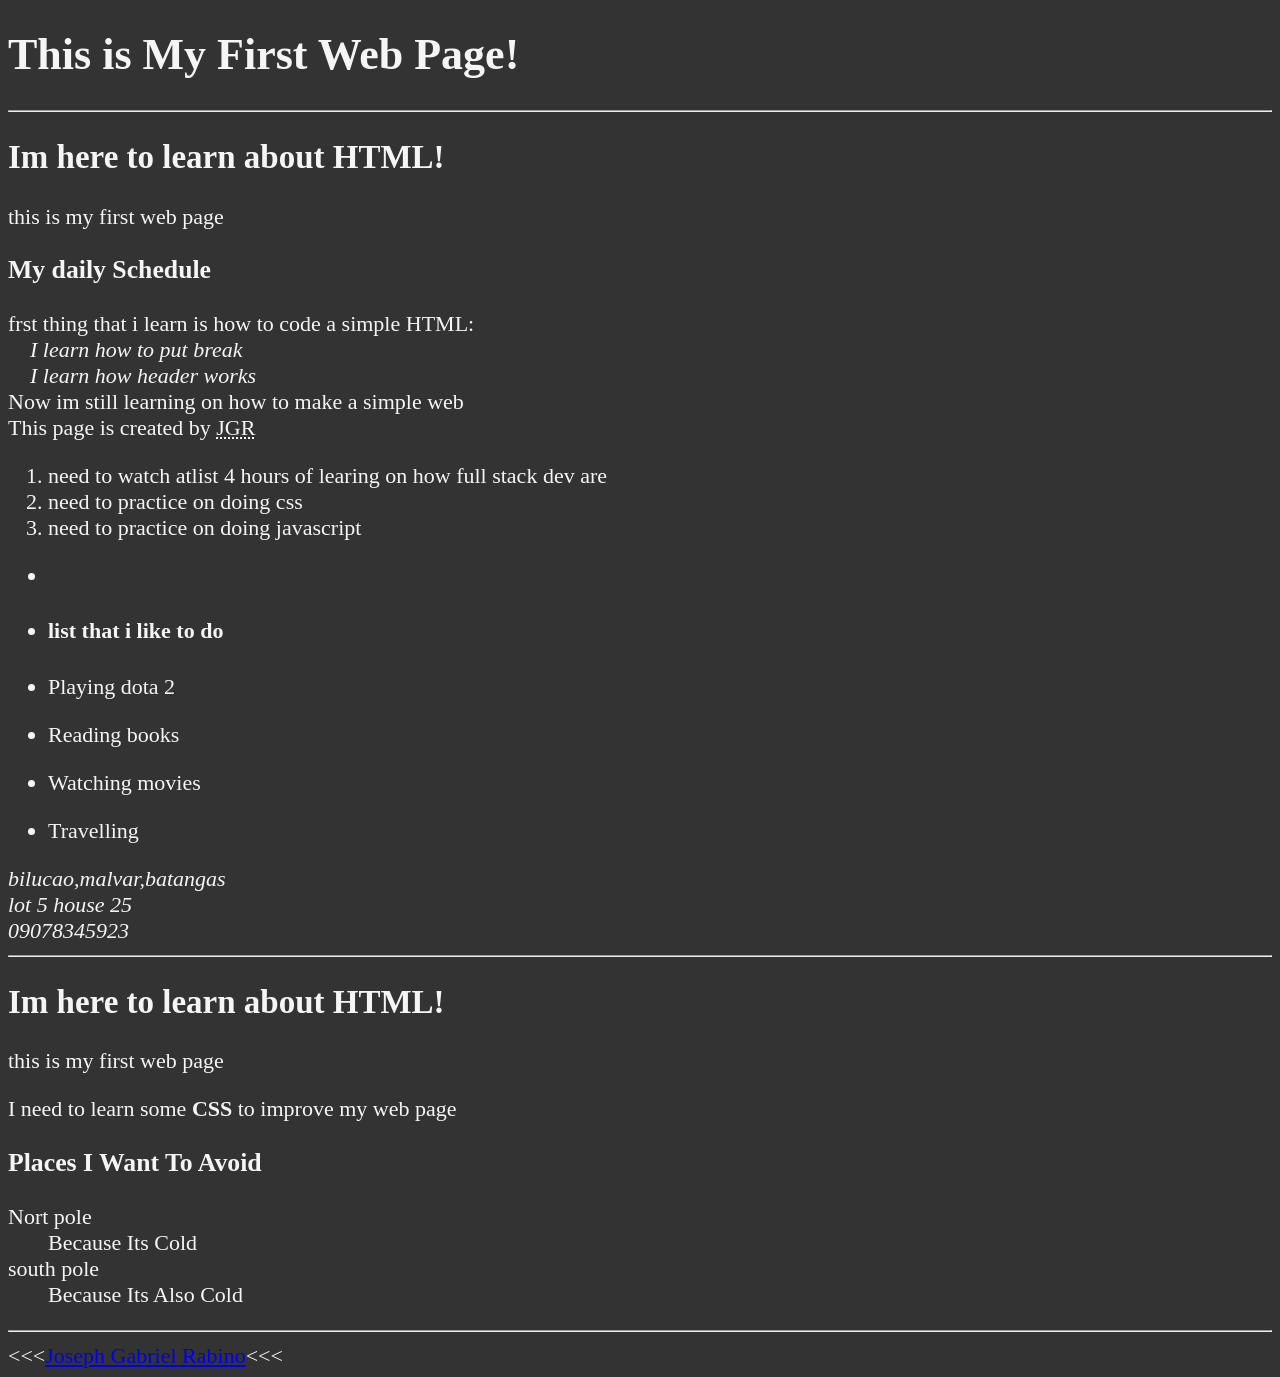
==== index.html @ 6a7df973 "commit" ====
<!DOCTYPE html>
<html lang="en">

    <head>
        <meta charset="UTF-8">
        <meta name="author" content="Joseph Gabriel Rabino">
        <meta name="description" content="This is the page contains all the thing I am learning how to create as I learn HTML.">
        <title>My FIrst Web Page</title>
        <link rel="icon" href="html5.jpg" type ="image/x-icon">
       <link rel="stylesheet" href="main.css" type="text/css">
    </head>
    

    <body>
        <h1> This is My First Web Page! </h1>

        <hr>
        
            <h2> Im here to learn about HTML! </h2>
        <p>this is my first web page</p>

          <h3> My daily Schedule </h3>
        <p>frst thing that i learn is how to code a simple HTML:
            <br> <em> &nbsp;&nbsp;&nbsp; I learn how to put break </em>
            <br> <em> &nbsp;&nbsp;&nbsp; I learn how header works </em>
            <br> Now im still learning on how to make a simple web 
            <br> This page is created by <abbr title="Joseph Gabriel Rabino"><a>JGR</a></abbr>
        </p>
        <ol>
            <li>need to watch atlist 4 hours of learing on how full stack dev are</li>
            <li> need to practice on doing css</li>
            <li> need to practice on doing javascript</li>
        </ol>
          <ul>
           <li></li> 
            <li><h4>list that i like to do</h4></li>
            <li><p>Playing dota 2</p></li>
            <li><p>Reading books</p></li>
            <li><p>Watching movies</p></li>
            <li><p>Travelling</p></li>
        </ul>
        <address>
           
            bilucao,malvar,batangas <br>
            lot 5 house 25 <br>
            09078345923
        </address>
         <!--TODO MAKE IT GOOD TO SHOW ON RESUME -->
        

        <hr>

        <h2> Im here to learn about HTML! </h2>
        <p>this is my first web page</p>
         <p>I need to learn some <strong>CSS</strong> to improve my web page </p>
         <h3> Places I Want To Avoid </h3>
         <dl>

            <dt> Nort pole</dt>
            <dd> Because Its Cold<strong></strong></dd>
            <dt>south pole</dt>
            <dd> Because Its Also Cold </dd>
         </dl>

        <hr>

        &lt;&lt;&lt;<a href="Aboutme.html">Joseph Gabriel Rabino</a>&lt;&lt;&lt;
         
    </body>

</html>
---- main.css ----
html {
        font-size: 22px;
    }

    body {
        background-color: #333;
        color: whitesmoke;
    }
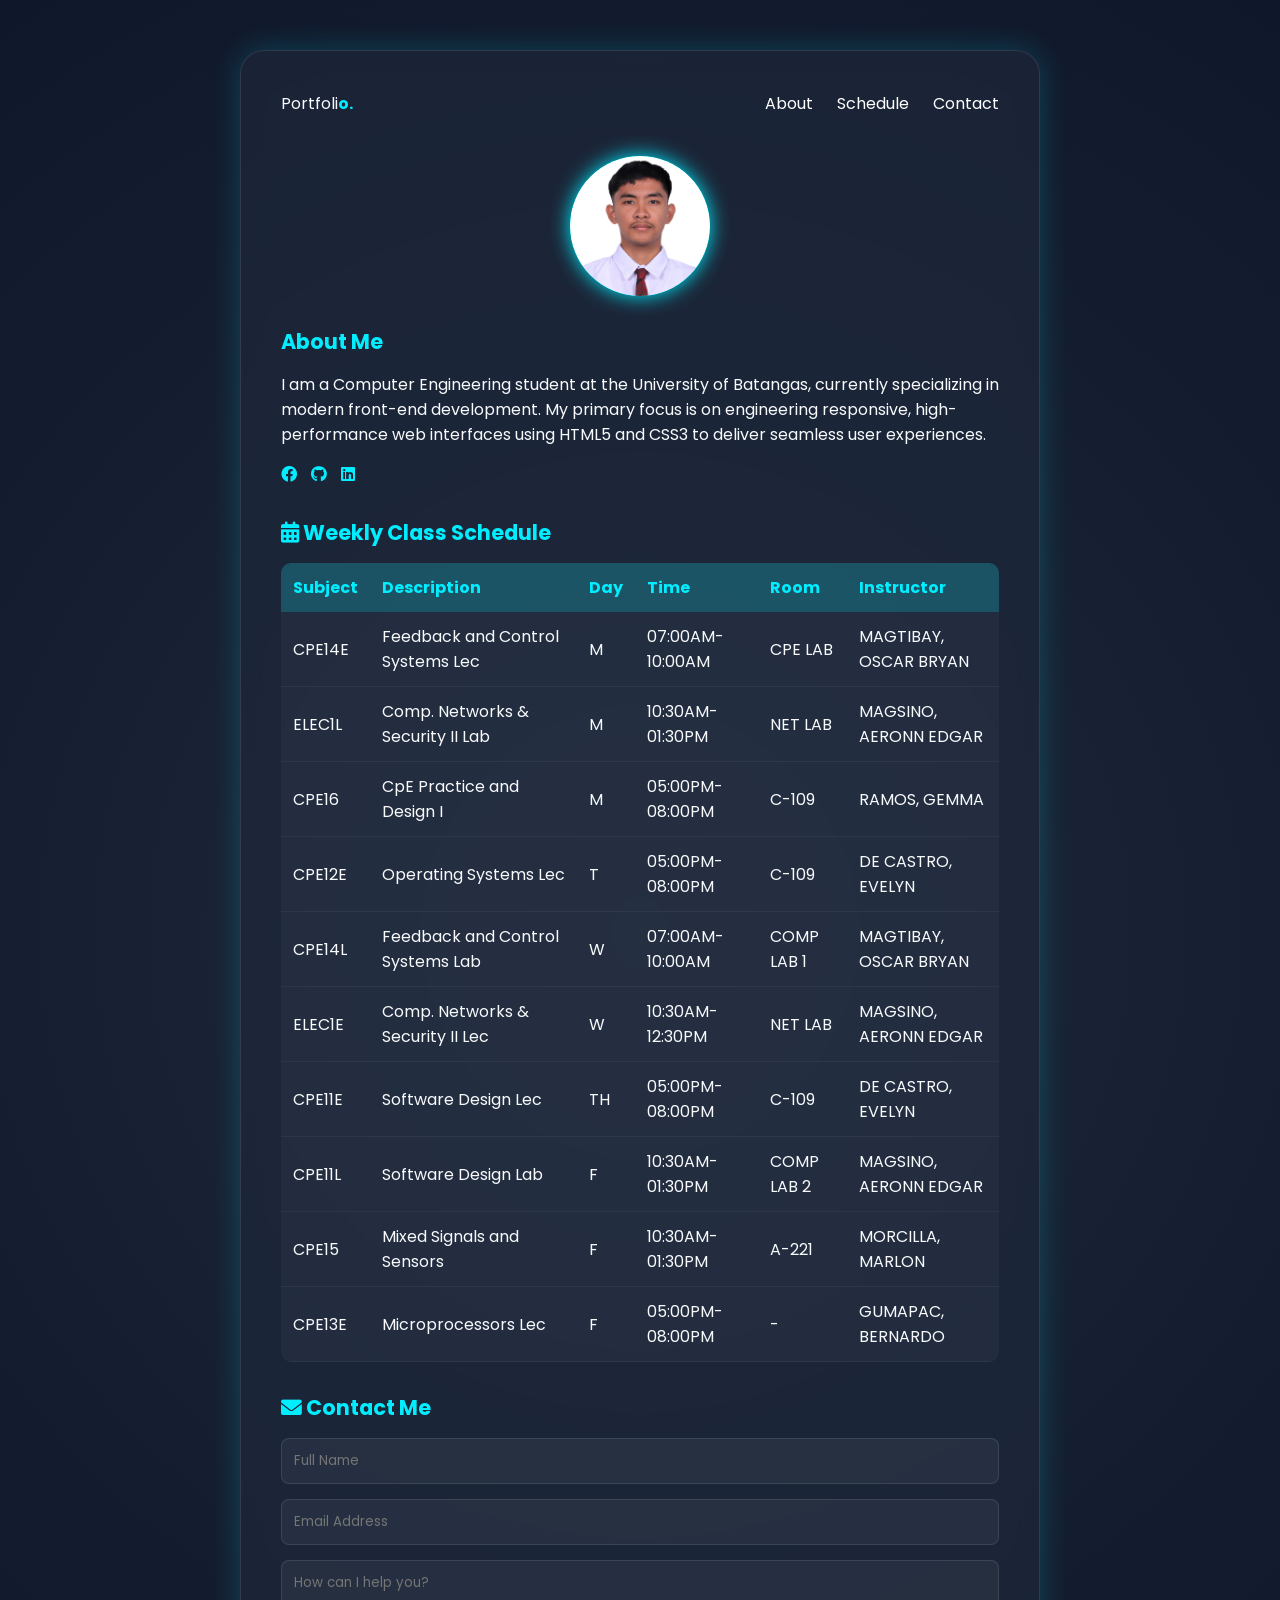
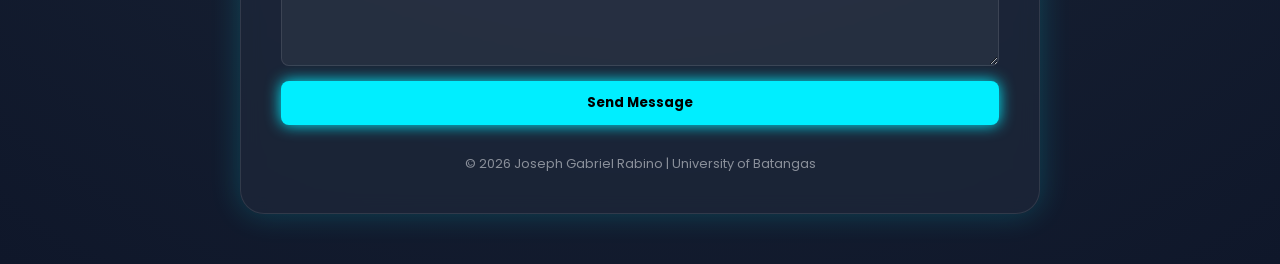
==== commit 0dc03fd4: "new" ====
--- a/index.html
+++ b/index.html
@@ -1,71 +1,156 @@
 <!DOCTYPE html>
 <html lang="en">
+<head>
+    <meta charset="UTF-8">
+    <meta name="viewport" content="width=device-width, initial-scale=1.0">
+    <title>Joseph Rabino | Professional Portfolio</title>
+    
+    <link href="https://fonts.googleapis.com/css2?family=Poppins:wght@300;400;600;700&display=swap" rel="stylesheet">
+    <link rel="stylesheet" href="https://cdnjs.cloudflare.com/ajax/libs/font-awesome/6.0.0/css/all.min.css">
+    
+    <link rel="stylesheet" href="main.css">
+</head>
+<body>
 
-    <head>
-        <meta charset="UTF-8">
-        <meta name="author" content="Joseph Gabriel Rabino">
-        <meta name="description" content="This is the page contains all the thing I am learning how to create as I learn HTML.">
-        <title>My FIrst Web Page</title>
-        <link rel="icon" href="html5.jpg" type ="image/x-icon">
-       <link rel="stylesheet" href="main.css" type="text/css">
-    </head>
-    
+    <div class="portfolio-card">
+        <header class="nav-header">
+            <div class="logo">Portfoli<span>o.</span></div>
+            <nav class="nav-links">
+                <a href="#about">About</a>
+                <a href="#schedule">Schedule</a>
+                <a href="#contact">Contact</a>
+            </nav>
+        </header>
 
-    <body>
-        <h1> This is My First Web Page! </h1>
+        <section id="about" class="profile-section">
+            <div class="img-glow">
+                <img src="joseph.jpg" alt="Joseph Rabino">
+            </div>
+            <h2>About Me</h2>
+            <p>I am a Computer Engineering student at the University of Batangas, 
+                currently specializing in modern front-end development. My primary focus 
+                is on engineering responsive, high-performance web interfaces using 
+                HTML5 and CSS3 to deliver seamless user experiences.</p>
+            
+            <div style="margin-top: 15px;">
+                <a href="https://facebook.com" style="color: #0ef; margin-right: 10px;"><i class="fab fa-facebook"></i></a>
+                <a href="https://github.com" style="color: #0ef; margin-right: 10px;"><i class="fab fa-github"></i></a>
+                <a href="https://linkedin.com" style="color: #0ef;"><i class="fab fa-linkedin"></i></a>
+            </div>
+        </section>
 
-        <hr>
-        
-            <h2> Im here to learn about HTML! </h2>
-        <p>this is my first web page</p>
+        <section id="schedule">
+            <h2><i class="fas fa-calendar-alt"></i> Weekly Class Schedule</h2>
+            <table>
+                <thead>
+                    <tr>
+                        <th>Subject</th>
+                        <th>Description</th>
+                        <th>Day</th>
+                        <th>Time</th>
+                        <th>Room</th>
+                        <th>Instructor</th>
+                    </tr>
+                </thead>
+                <tbody>
+                    <tr>
+                        <td>CPE14E</td>
+                        <td>Feedback and Control Systems Lec</td>
+                        <td>M</td>
+                        <td>07:00AM-10:00AM</td>
+                        <td>CPE LAB</td>
+                        <td>MAGTIBAY, OSCAR BRYAN</td>
+                    </tr>
+                    <tr>
+                        <td>ELEC1L</td>
+                        <td>Comp. Networks & Security II Lab</td>
+                        <td>M</td>
+                        <td>10:30AM-01:30PM</td>
+                        <td>NET LAB</td>
+                        <td>MAGSINO, AERONN EDGAR</td>
+                    </tr>
+                    <tr>
+                        <td>CPE16</td>
+                        <td>CpE Practice and Design I</td>
+                        <td>M</td>
+                        <td>05:00PM-08:00PM</td>
+                        <td>C-109</td>
+                        <td>RAMOS, GEMMA</td>
+                    </tr>
+                    <tr>
+                        <td>CPE12E</td>
+                        <td>Operating Systems Lec</td>
+                        <td>T</td>
+                        <td>05:00PM-08:00PM</td>
+                        <td>C-109</td>
+                        <td>DE CASTRO, EVELYN</td>
+                    </tr>
+                    <tr>
+                        <td>CPE14L</td>
+                        <td>Feedback and Control Systems Lab</td>
+                        <td>W</td>
+                        <td>07:00AM-10:00AM</td>
+                        <td>COMP LAB 1</td>
+                        <td>MAGTIBAY, OSCAR BRYAN</td>
+                    </tr>
+                    <tr>
+                        <td>ELEC1E</td>
+                        <td>Comp. Networks & Security II Lec</td>
+                        <td>W</td>
+                        <td>10:30AM-12:30PM</td>
+                        <td>NET LAB</td>
+                        <td>MAGSINO, AERONN EDGAR</td>
+                    </tr>
+                    <tr>
+                        <td>CPE11E</td>
+                        <td>Software Design Lec</td>
+                        <td>TH</td>
+                        <td>05:00PM-08:00PM</td>
+                        <td>C-109</td>
+                        <td>DE CASTRO, EVELYN</td>
+                    </tr>
+                    <tr>
+                        <td>CPE11L</td>
+                        <td>Software Design Lab</td>
+                        <td>F</td>
+                        <td>10:30AM-01:30PM</td>
+                        <td>COMP LAB 2</td>
+                        <td>MAGSINO, AERONN EDGAR</td>
+                    </tr>
+                    <tr>
+                        <td>CPE15</td>
+                        <td>Mixed Signals and Sensors</td>
+                        <td>F</td>
+                        <td>10:30AM-01:30PM</td>
+                        <td>A-221</td>
+                        <td>MORCILLA, MARLON</td>
+                    </tr>
+                    <tr>
+                        <td>CPE13E</td>
+                        <td>Microprocessors Lec</td>
+                        <td>F</td>
+                        <td>05:00PM-08:00PM</td>
+                        <td>-</td>
+                        <td>GUMAPAC, BERNARDO</td>
+                    </tr>
+                </tbody>
+            </table>
+        </section>
 
-          <h3> My daily Schedule </h3>
-        <p>frst thing that i learn is how to code a simple HTML:
-            <br> <em> &nbsp;&nbsp;&nbsp; I learn how to put break </em>
-            <br> <em> &nbsp;&nbsp;&nbsp; I learn how header works </em>
-            <br> Now im still learning on how to make a simple web 
-            <br> This page is created by <abbr title="Joseph Gabriel Rabino"><a>JGR</a></abbr>
-        </p>
-        <ol>
-            <li>need to watch atlist 4 hours of learing on how full stack dev are</li>
-            <li> need to practice on doing css</li>
-            <li> need to practice on doing javascript</li>
-        </ol>
-          <ul>
-           <li></li> 
-            <li><h4>list that i like to do</h4></li>
-            <li><p>Playing dota 2</p></li>
-            <li><p>Reading books</p></li>
-            <li><p>Watching movies</p></li>
-            <li><p>Travelling</p></li>
-        </ul>
-        <address>
-           
-            bilucao,malvar,batangas <br>
-            lot 5 house 25 <br>
-            09078345923
-        </address>
-         <!--TODO MAKE IT GOOD TO SHOW ON RESUME -->
-        
+        <section id="contact">
+            <h2><i class="fas fa-envelope"></i> Contact Me</h2>
+            <form class="contact-form">
+                <input type="text" placeholder="Full Name" required>
+                <input type="email" placeholder="Email Address" required>
+                <textarea rows="4" placeholder="How can I help you?"></textarea>
+                <button type="submit" class="send-btn">Send Message</button>
+            </form>
+        </section>
 
-        <hr>
+        <footer>
+            &copy; 2026 Joseph Gabriel Rabino | University of Batangas
+        </footer>
+    </div>
 
-        <h2> Im here to learn about HTML! </h2>
-        <p>this is my first web page</p>
-         <p>I need to learn some <strong>CSS</strong> to improve my web page </p>
-         <h3> Places I Want To Avoid </h3>
-         <dl>
-
-            <dt> Nort pole</dt>
-            <dd> Because Its Cold<strong></strong></dd>
-            <dt>south pole</dt>
-            <dd> Because Its Also Cold </dd>
-         </dl>
-
-        <hr>
-
-        &lt;&lt;&lt;<a href="Aboutme.html">Joseph Gabriel Rabino</a>&lt;&lt;&lt;
-         
-    </body>
-
+</body>
 </html>
--- a/main.css
+++ b/main.css
@@ -1,8 +1,74 @@
- html {
-        font-size: 22px;
-    }
+/* COLOR THEME */
+:root {
+    --bg-dark: #0f172a;
+    --card-bg: rgba(30, 41, 59, 0.7);
+    --neon-cyan: #0ef;
+    --white: #f8fafc;
+}
 
-    body {
-        background-color: #333;
-        color: whitesmoke;
-    }+* {
+    margin: 0;
+    padding: 0;
+    box-sizing: border-box;
+    font-family: 'Poppins', sans-serif;
+    text-decoration: none;
+}
+
+body {
+    background-color: var(--bg-dark);
+    background-image: radial-gradient(circle at 50% 50%, #1e293b 0%, #0f172a 100%);
+    color: var(--white);
+    display: flex;
+    justify-content: center;
+    padding: 50px 20px;
+}
+
+/* THE FLOATING NEON CARD */
+.portfolio-card {
+    background: var(--card-bg);
+    backdrop-filter: blur(10px);
+    width: 100%;
+    max-width: 800px;
+    padding: 40px;
+    border-radius: 24px;
+    border: 1px solid rgba(255, 255, 255, 0.1);
+    box-shadow: 0 0 30px rgba(0, 238, 255, 0.2);
+}
+
+.nav-header { display: flex; justify-content: space-between; margin-bottom: 40px; }
+.logo span { color: var(--neon-cyan); font-weight: 700; }
+.nav-links a { color: white; margin-left: 20px; transition: 0.3s; }
+.nav-links a:hover { color: var(--neon-cyan); text-shadow: 0 0 10px var(--neon-cyan); }
+
+/* IMAGE GLOW EFFECT */
+.img-glow {
+    width: 140px; height: 140px; border-radius: 50%;
+    background: var(--neon-cyan); box-shadow: 0 0 20px var(--neon-cyan);
+    margin: 0 auto 20px; overflow: hidden;
+}
+.img-glow img { width: 100%; height: 100%; border-radius: 50%; object-fit: cover; }
+
+h2 { color: var(--neon-cyan); margin: 30px 0 15px; font-size: 1.3rem; }
+
+/* TABLE DESIGN */
+table {
+    width: 100%; border-collapse: collapse; margin-bottom: 30px;
+    background: rgba(255, 255, 255, 0.03); border-radius: 10px; overflow: hidden;
+}
+th { background: rgba(0, 238, 255, 0.2); color: var(--neon-cyan); padding: 12px; text-align: left; }
+td { padding: 12px; border-bottom: 1px solid rgba(255, 255, 255, 0.05); }
+
+/* FORM DESIGN */
+.contact-form { display: flex; flex-direction: column; gap: 15px; }
+input, textarea {
+    background: rgba(255, 255, 255, 0.05); border: 1px solid rgba(255, 255, 255, 0.1);
+    padding: 12px; border-radius: 8px; color: white;
+}
+.send-btn {
+    background: var(--neon-cyan); color: #000; border: none; padding: 12px;
+    border-radius: 8px; font-weight: 700; cursor: pointer;
+    box-shadow: 0 0 15px var(--neon-cyan); transition: 0.3s;
+}
+.send-btn:hover { transform: scale(1.02); box-shadow: 0 0 25px var(--neon-cyan); }
+
+footer { text-align: center; margin-top: 30px; font-size: 0.8rem; opacity: 0.5; }
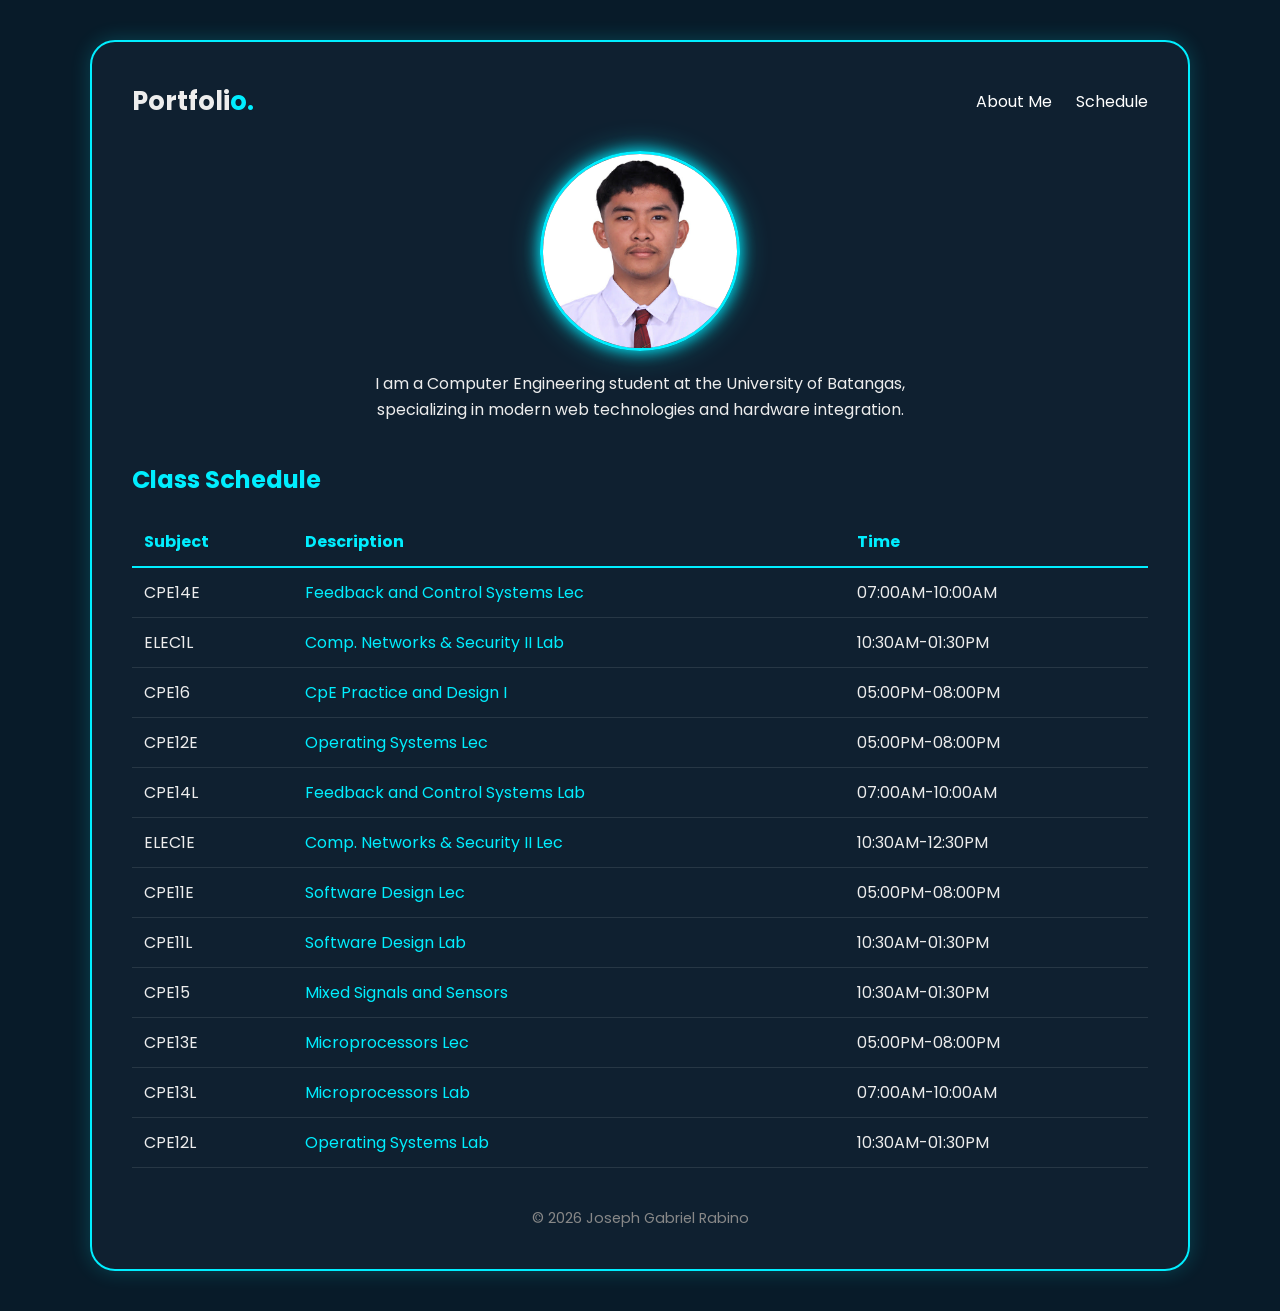
==== commit 5c087fb8: "a" ====
--- a/index.html
+++ b/index.html
@@ -3,11 +3,9 @@
 <head>
     <meta charset="UTF-8">
     <meta name="viewport" content="width=device-width, initial-scale=1.0">
-    <title>Joseph Rabino | Professional Portfolio</title>
-    
+    <title>Joseph Rabino | Portfolio</title>
+    <link rel="icon" type="image/jpg" href="image/html5.jpg">
     <link href="https://fonts.googleapis.com/css2?family=Poppins:wght@300;400;600;700&display=swap" rel="stylesheet">
-    <link rel="stylesheet" href="https://cdnjs.cloudflare.com/ajax/libs/font-awesome/6.0.0/css/all.min.css">
-    
     <link rel="stylesheet" href="main.css">
 </head>
 <body>
@@ -16,139 +14,49 @@
         <header class="nav-header">
             <div class="logo">Portfoli<span>o.</span></div>
             <nav class="nav-links">
-                <a href="#about">About</a>
+                <a href="Aboutme.html">About Me</a> 
                 <a href="#schedule">Schedule</a>
-                <a href="#contact">Contact</a>
             </nav>
         </header>
 
-        <section id="about" class="profile-section">
-            <div class="img-glow">
-                <img src="joseph.jpg" alt="Joseph Rabino">
+        <section class="profile-section">
+            <div class="profile-img-box">
+                <img src="image/image.jpg" alt="Joseph Rabino">
             </div>
-            <h2>About Me</h2>
-            <p>I am a Computer Engineering student at the University of Batangas, 
-                currently specializing in modern front-end development. My primary focus 
-                is on engineering responsive, high-performance web interfaces using 
-                HTML5 and CSS3 to deliver seamless user experiences.</p>
-            
-            <div style="margin-top: 15px;">
-                <a href="https://facebook.com" style="color: #0ef; margin-right: 10px;"><i class="fab fa-facebook"></i></a>
-                <a href="https://github.com" style="color: #0ef; margin-right: 10px;"><i class="fab fa-github"></i></a>
-                <a href="https://linkedin.com" style="color: #0ef;"><i class="fab fa-linkedin"></i></a>
+            <p class="bio-text">I am a Computer Engineering student at the University of Batangas, specializing in modern web technologies and hardware integration.</p>
+        </section>
+
+        <section id="schedule">
+            <h2 class="section-title">Class Schedule</h2>
+            <div class="table-container">
+                <table>
+                    <thead>
+                        <tr>
+                            <th>Subject</th>
+                            <th>Description</th>
+                            <th>Time</th>
+                        </tr>
+                    </thead>
+                    <tbody>
+                        <tr><td>CPE14E</td><td><a href="subject/feedback.html" class="sub-link">Feedback and Control Systems Lec</a></td><td>07:00AM-10:00AM</td></tr>
+                        <tr><td>ELEC1L</td><td><a href="subject/networks_lab.html" class="sub-link">Comp. Networks & Security II Lab</a></td><td>10:30AM-01:30PM</td></tr>
+                        <tr><td>CPE16</td><td><a href="subject/practice_and_design.html" class="sub-link">CpE Practice and Design I</a></td><td>05:00PM-08:00PM</td></tr>
+                        <tr><td>CPE12E</td><td><a href="subject/os_lec.html" class="sub-link">Operating Systems Lec</a></td><td>05:00PM-08:00PM</td></tr>
+                        <tr><td>CPE14L</td><td><a href="subject/feedback_lab.html" class="sub-link">Feedback and Control Systems Lab</a></td><td>07:00AM-10:00AM</td></tr>
+                        <tr><td>ELEC1E</td><td><a href="subject/networks_lec.html" class="sub-link">Comp. Networks & Security II Lec</a></td><td>10:30AM-12:30PM</td></tr>
+                        <tr><td>CPE11E</td><td><a href="subject/software_lec.html" class="sub-link">Software Design Lec</a></td><td>05:00PM-08:00PM</td></tr>
+                        <tr><td>CPE11L</td><td><a href="subject/software_lab.html" class="sub-link">Software Design Lab</a></td><td>10:30AM-01:30PM</td></tr>
+                        <tr><td>CPE15</td><td><a href="subject/signals.html" class="sub-link">Mixed Signals and Sensors</a></td><td>10:30AM-01:30PM</td></tr>
+                        <tr><td>CPE13E</td><td><a href="subject/micro_lec.html" class="sub-link">Microprocessors Lec</a></td><td>05:00PM-08:00PM</td></tr>
+                        <tr><td>CPE13L</td><td><a href="subject/micro_lab.html" class="sub-link">Microprocessors Lab</a></td><td>07:00AM-10:00AM</td></tr>
+                        <tr><td>CPE12L</td><td><a href="subject/os_lab.html" class="sub-link">Operating Systems Lab</a></td><td>10:30AM-01:30PM</td></tr>
+                    </tbody>
+                </table>
             </div>
         </section>
 
-        <section id="schedule">
-            <h2><i class="fas fa-calendar-alt"></i> Weekly Class Schedule</h2>
-            <table>
-                <thead>
-                    <tr>
-                        <th>Subject</th>
-                        <th>Description</th>
-                        <th>Day</th>
-                        <th>Time</th>
-                        <th>Room</th>
-                        <th>Instructor</th>
-                    </tr>
-                </thead>
-                <tbody>
-                    <tr>
-                        <td>CPE14E</td>
-                        <td>Feedback and Control Systems Lec</td>
-                        <td>M</td>
-                        <td>07:00AM-10:00AM</td>
-                        <td>CPE LAB</td>
-                        <td>MAGTIBAY, OSCAR BRYAN</td>
-                    </tr>
-                    <tr>
-                        <td>ELEC1L</td>
-                        <td>Comp. Networks & Security II Lab</td>
-                        <td>M</td>
-                        <td>10:30AM-01:30PM</td>
-                        <td>NET LAB</td>
-                        <td>MAGSINO, AERONN EDGAR</td>
-                    </tr>
-                    <tr>
-                        <td>CPE16</td>
-                        <td>CpE Practice and Design I</td>
-                        <td>M</td>
-                        <td>05:00PM-08:00PM</td>
-                        <td>C-109</td>
-                        <td>RAMOS, GEMMA</td>
-                    </tr>
-                    <tr>
-                        <td>CPE12E</td>
-                        <td>Operating Systems Lec</td>
-                        <td>T</td>
-                        <td>05:00PM-08:00PM</td>
-                        <td>C-109</td>
-                        <td>DE CASTRO, EVELYN</td>
-                    </tr>
-                    <tr>
-                        <td>CPE14L</td>
-                        <td>Feedback and Control Systems Lab</td>
-                        <td>W</td>
-                        <td>07:00AM-10:00AM</td>
-                        <td>COMP LAB 1</td>
-                        <td>MAGTIBAY, OSCAR BRYAN</td>
-                    </tr>
-                    <tr>
-                        <td>ELEC1E</td>
-                        <td>Comp. Networks & Security II Lec</td>
-                        <td>W</td>
-                        <td>10:30AM-12:30PM</td>
-                        <td>NET LAB</td>
-                        <td>MAGSINO, AERONN EDGAR</td>
-                    </tr>
-                    <tr>
-                        <td>CPE11E</td>
-                        <td>Software Design Lec</td>
-                        <td>TH</td>
-                        <td>05:00PM-08:00PM</td>
-                        <td>C-109</td>
-                        <td>DE CASTRO, EVELYN</td>
-                    </tr>
-                    <tr>
-                        <td>CPE11L</td>
-                        <td>Software Design Lab</td>
-                        <td>F</td>
-                        <td>10:30AM-01:30PM</td>
-                        <td>COMP LAB 2</td>
-                        <td>MAGSINO, AERONN EDGAR</td>
-                    </tr>
-                    <tr>
-                        <td>CPE15</td>
-                        <td>Mixed Signals and Sensors</td>
-                        <td>F</td>
-                        <td>10:30AM-01:30PM</td>
-                        <td>A-221</td>
-                        <td>MORCILLA, MARLON</td>
-                    </tr>
-                    <tr>
-                        <td>CPE13E</td>
-                        <td>Microprocessors Lec</td>
-                        <td>F</td>
-                        <td>05:00PM-08:00PM</td>
-                        <td>-</td>
-                        <td>GUMAPAC, BERNARDO</td>
-                    </tr>
-                </tbody>
-            </table>
-        </section>
-
-        <section id="contact">
-            <h2><i class="fas fa-envelope"></i> Contact Me</h2>
-            <form class="contact-form">
-                <input type="text" placeholder="Full Name" required>
-                <input type="email" placeholder="Email Address" required>
-                <textarea rows="4" placeholder="How can I help you?"></textarea>
-                <button type="submit" class="send-btn">Send Message</button>
-            </form>
-        </section>
-
         <footer>
-            &copy; 2026 Joseph Gabriel Rabino | University of Batangas
+            <p>&copy; 2026 Joseph Gabriel Rabino</p>
         </footer>
     </div>
 
--- a/main.css
+++ b/main.css
@@ -1,74 +1,110 @@
-/* COLOR THEME */
-:root {
-    --bg-dark: #0f172a;
-    --card-bg: rgba(30, 41, 59, 0.7);
-    --neon-cyan: #0ef;
-    --white: #f8fafc;
-}
-
 * {
     margin: 0;
     padding: 0;
     box-sizing: border-box;
     font-family: 'Poppins', sans-serif;
+}
+
+body {
+    background: #081b29;
+    color: #ededed;
+    display: flex;
+    justify-content: center;
+    padding: 40px 20px;
+}
+
+.portfolio-card {
+    width: 100%;
+    max-width: 1100px;
+    background: rgba(17, 34, 51, 0.8);
+    border: 2px solid #0ef;
+    border-radius: 25px;
+    padding: 40px;
+    box-shadow: 0 0 20px rgba(0, 238, 255, 0.2);
+}
+
+.nav-header {
+    display: flex;
+    justify-content: space-between;
+    align-items: center;
+    margin-bottom: 30px;
+}
+
+.logo { font-size: 1.6rem; font-weight: 700; }
+.logo span { color: #0ef; }
+
+.nav-links a {
+    color: white;
+    text-decoration: none;
+    margin-left: 20px;
+    transition: 0.3s;
+}
+
+.nav-links a:hover { color: #0ef; }
+
+/* Photo Styling */
+.profile-section {
+    text-align: center;
+    margin-bottom: 40px;
+}
+
+.profile-img-box {
+    width: 200px;
+    height: 200px;
+    margin: 0 auto 20px;
+    border-radius: 50%;
+    border: 3px solid #0ef;
+    box-shadow: 0 0 15px #0ef, 0 0 30px rgba(0, 238, 255, 0.4);
+    overflow: hidden;
+}
+
+.profile-img-box img {
+    width: 100%;
+    height: 100%;
+    object-fit: cover;
+}
+
+.bio-text {
+    max-width: 600px;
+    margin: 0 auto;
+    line-height: 1.6;
+}
+
+/* Table Styling */
+.section-title {
+    color: #0ef;
+    margin: 20px 0;
+}
+
+table {
+    width: 100%;
+    border-collapse: collapse;
+}
+
+th {
+    text-align: left;
+    color: #0ef;
+    padding: 12px;
+    border-bottom: 2px solid #0ef;
+}
+
+td {
+    padding: 12px;
+    border-bottom: 1px solid rgba(255,255,255,0.1);
+}
+
+.sub-link {
+    color: #0ef;
     text-decoration: none;
 }
 
-body {
-    background-color: var(--bg-dark);
-    background-image: radial-gradient(circle at 50% 50%, #1e293b 0%, #0f172a 100%);
-    color: var(--white);
-    display: flex;
-    justify-content: center;
-    padding: 50px 20px;
+.sub-link:hover {
+    text-decoration: underline;
 }
 
-/* THE FLOATING NEON CARD */
-.portfolio-card {
-    background: var(--card-bg);
-    backdrop-filter: blur(10px);
-    width: 100%;
-    max-width: 800px;
-    padding: 40px;
-    border-radius: 24px;
-    border: 1px solid rgba(255, 255, 255, 0.1);
-    box-shadow: 0 0 30px rgba(0, 238, 255, 0.2);
-}
-
-.nav-header { display: flex; justify-content: space-between; margin-bottom: 40px; }
-.logo span { color: var(--neon-cyan); font-weight: 700; }
-.nav-links a { color: white; margin-left: 20px; transition: 0.3s; }
-.nav-links a:hover { color: var(--neon-cyan); text-shadow: 0 0 10px var(--neon-cyan); }
-
-/* IMAGE GLOW EFFECT */
-.img-glow {
-    width: 140px; height: 140px; border-radius: 50%;
-    background: var(--neon-cyan); box-shadow: 0 0 20px var(--neon-cyan);
-    margin: 0 auto 20px; overflow: hidden;
-}
-.img-glow img { width: 100%; height: 100%; border-radius: 50%; object-fit: cover; }
-
-h2 { color: var(--neon-cyan); margin: 30px 0 15px; font-size: 1.3rem; }
-
-/* TABLE DESIGN */
-table {
-    width: 100%; border-collapse: collapse; margin-bottom: 30px;
-    background: rgba(255, 255, 255, 0.03); border-radius: 10px; overflow: hidden;
-}
-th { background: rgba(0, 238, 255, 0.2); color: var(--neon-cyan); padding: 12px; text-align: left; }
-td { padding: 12px; border-bottom: 1px solid rgba(255, 255, 255, 0.05); }
-
-/* FORM DESIGN */
-.contact-form { display: flex; flex-direction: column; gap: 15px; }
-input, textarea {
-    background: rgba(255, 255, 255, 0.05); border: 1px solid rgba(255, 255, 255, 0.1);
-    padding: 12px; border-radius: 8px; color: white;
-}
-.send-btn {
-    background: var(--neon-cyan); color: #000; border: none; padding: 12px;
-    border-radius: 8px; font-weight: 700; cursor: pointer;
-    box-shadow: 0 0 15px var(--neon-cyan); transition: 0.3s;
-}
-.send-btn:hover { transform: scale(1.02); box-shadow: 0 0 25px var(--neon-cyan); }
-
-footer { text-align: center; margin-top: 30px; font-size: 0.8rem; opacity: 0.5; }+footer {
+    text-align: center;
+    margin-top: 40px;
+    color: #888;
+    font-size: 0.9rem;
+}
